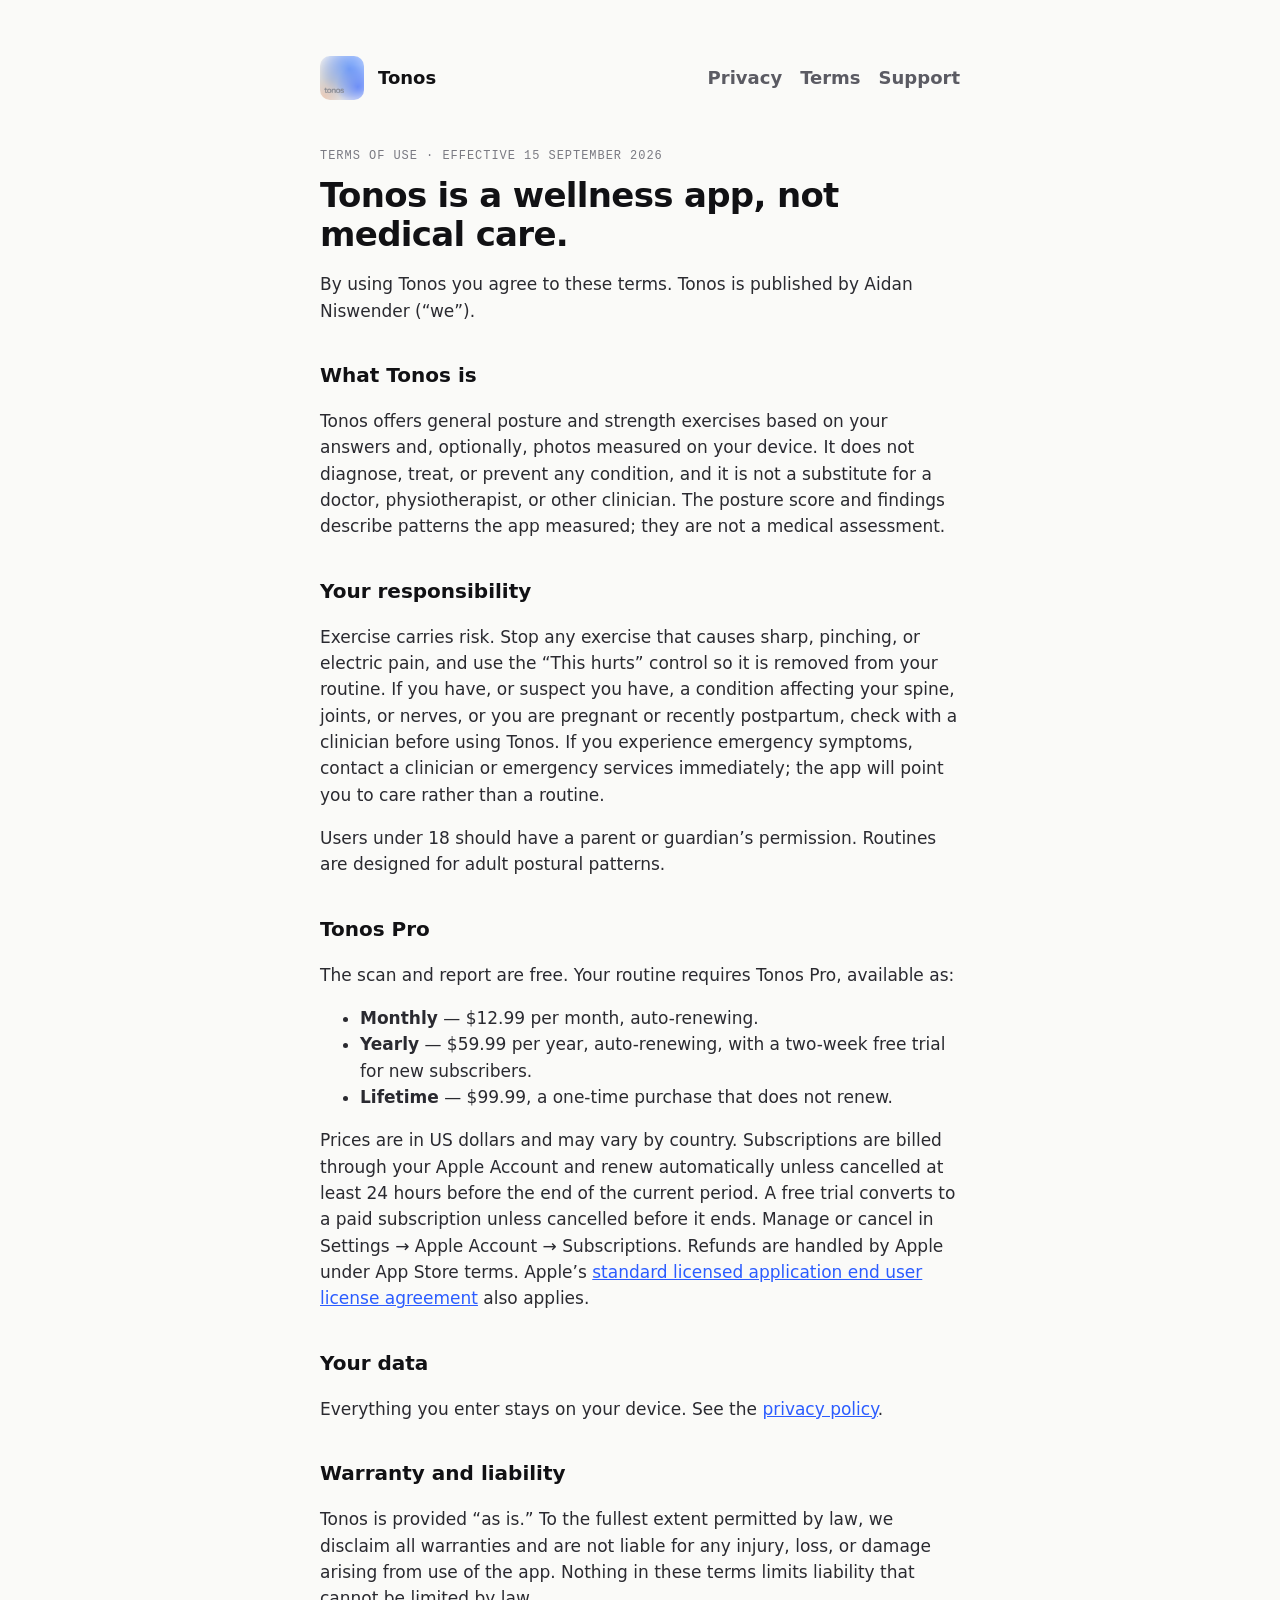
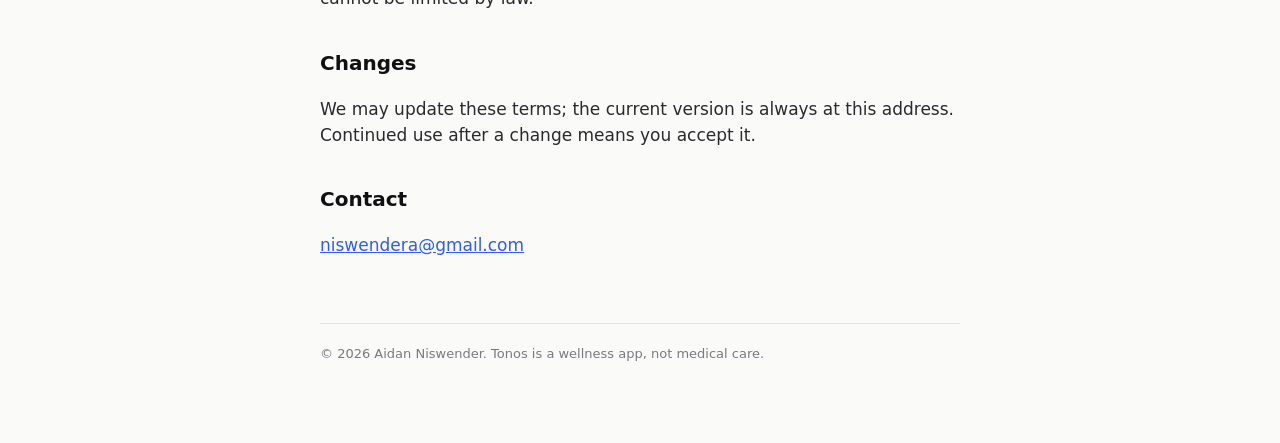
==== terms.html @ 41d54394 "Tonos site: privacy, terms, support" ====
<!doctype html>
<html lang="en">
<head>
<meta charset="utf-8">
<meta name="viewport" content="width=device-width, initial-scale=1">
<title>Terms of Use — Tonos</title>
<link rel="icon" href="icon.png">
<link rel="stylesheet" href="style.css">
</head>
<body>
<main>
<header><img src="icon.png" alt=""><a href="index.html">Tonos</a><nav><a href="privacy.html">Privacy</a><a href="terms.html">Terms</a><a href="support.html">Support</a></nav></header>

<span class="tag">Terms of use · Effective 15 September 2026</span>
<h1>Tonos is a wellness app, not medical care.</h1>
<p>By using Tonos you agree to these terms. Tonos is published by Aidan Niswender (“we”).</p>

<h2>What Tonos is</h2>
<p>Tonos offers general posture and strength exercises based on your answers and, optionally, photos measured on your device. It does not diagnose, treat, or prevent any condition, and it is not a substitute for a doctor, physiotherapist, or other clinician. The posture score and findings describe patterns the app measured; they are not a medical assessment.</p>

<h2>Your responsibility</h2>
<p>Exercise carries risk. Stop any exercise that causes sharp, pinching, or electric pain, and use the “This hurts” control so it is removed from your routine. If you have, or suspect you have, a condition affecting your spine, joints, or nerves, or you are pregnant or recently postpartum, check with a clinician before using Tonos. If you experience emergency symptoms, contact a clinician or emergency services immediately; the app will point you to care rather than a routine.</p>
<p>Users under 18 should have a parent or guardian’s permission. Routines are designed for adult postural patterns.</p>

<h2>Tonos Pro</h2>
<p>The scan and report are free. Your routine requires Tonos Pro, available as:</p>
<ul>
<li><strong>Monthly</strong> — $12.99 per month, auto-renewing.</li>
<li><strong>Yearly</strong> — $59.99 per year, auto-renewing, with a two-week free trial for new subscribers.</li>
<li><strong>Lifetime</strong> — $99.99, a one-time purchase that does not renew.</li>
</ul>
<p>Prices are in US dollars and may vary by country. Subscriptions are billed through your Apple Account and renew automatically unless cancelled at least 24 hours before the end of the current period. A free trial converts to a paid subscription unless cancelled before it ends. Manage or cancel in Settings → Apple Account → Subscriptions. Refunds are handled by Apple under App Store terms. Apple’s <a href="https://www.apple.com/legal/internet-services/itunes/dev/stdeula/">standard licensed application end user license agreement</a> also applies.</p>

<h2>Your data</h2>
<p>Everything you enter stays on your device. See the <a href="privacy.html">privacy policy</a>.</p>

<h2>Warranty and liability</h2>
<p>Tonos is provided “as is.” To the fullest extent permitted by law, we disclaim all warranties and are not liable for any injury, loss, or damage arising from use of the app. Nothing in these terms limits liability that cannot be limited by law.</p>

<h2>Changes</h2>
<p>We may update these terms; the current version is always at this address. Continued use after a change means you accept it.</p>

<h2>Contact</h2>
<p><a href="mailto:niswendera@gmail.com">niswendera@gmail.com</a></p>

<footer>© 2026 Aidan Niswender. Tonos is a wellness app, not medical care.</footer>
</main>
</body>
</html>
---- style.css ----
:root { color-scheme: light; }
body { margin: 0; background: #FAFAF8; color: #111114; font: 17px/1.55 -apple-system, "Instrument Sans", Inter, system-ui, sans-serif; }
main { max-width: 640px; margin: 0 auto; padding: 56px 20px 80px; }
header { display: flex; align-items: center; gap: 14px; margin-bottom: 40px; }
header img { width: 44px; height: 44px; border-radius: 10px; }
header a { color: inherit; text-decoration: none; font-weight: 600; font-size: 18px; }
nav { display: flex; gap: 18px; margin-left: auto; font-size: 14px; }
nav a { color: #5B5B63; text-decoration: none; }
h1 { font-size: 34px; line-height: 1.15; letter-spacing: -0.02em; margin: 0 0 8px; }
h2 { font-size: 20px; margin: 36px 0 8px; }
p, li { color: #2A2A30; }
.muted { color: #7A7A82; font-size: 14px; }
.tag { display: inline-block; font: 12px/1 "DM Mono", ui-monospace, Menlo, monospace; letter-spacing: 0.08em; text-transform: uppercase; color: #7A7A82; margin-bottom: 14px; }
a { color: #2B5CFF; }
footer { margin-top: 64px; padding-top: 20px; border-top: 1px solid #E4E4E0; font-size: 13px; color: #7A7A82; }
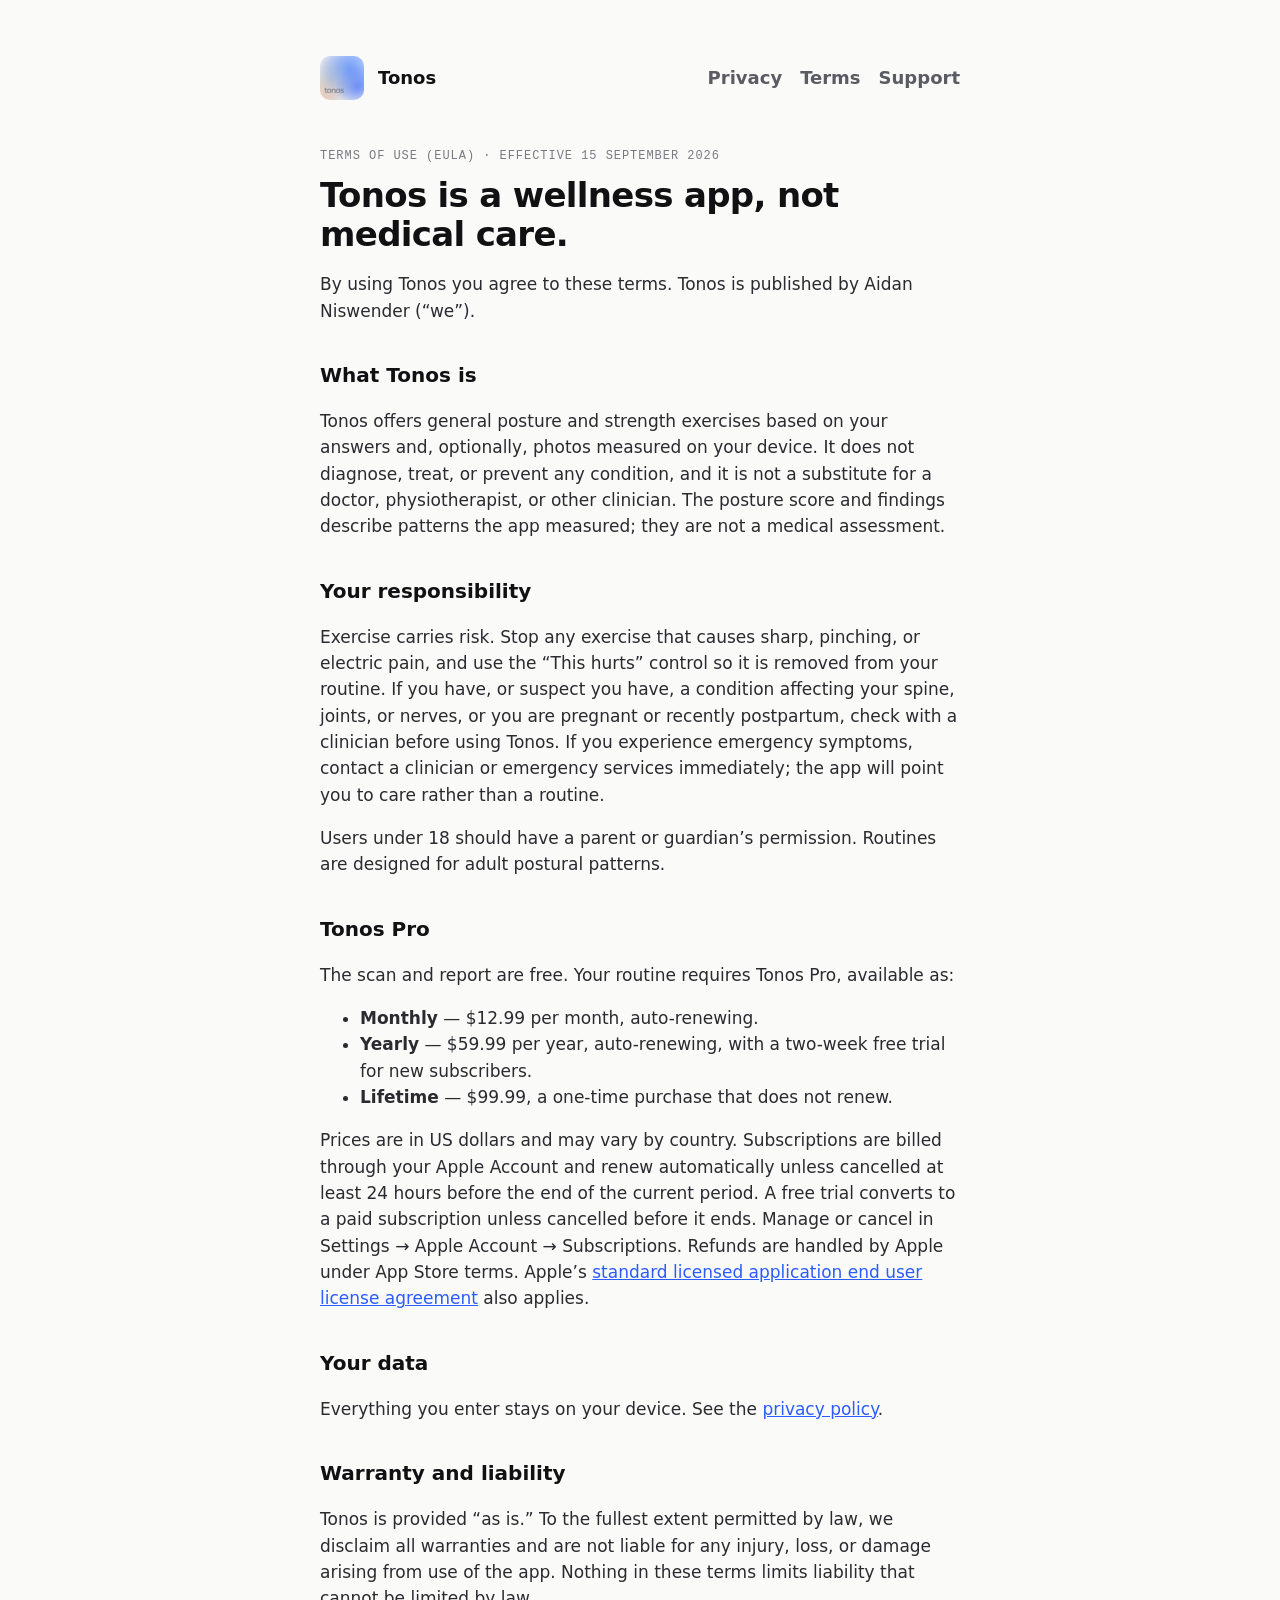
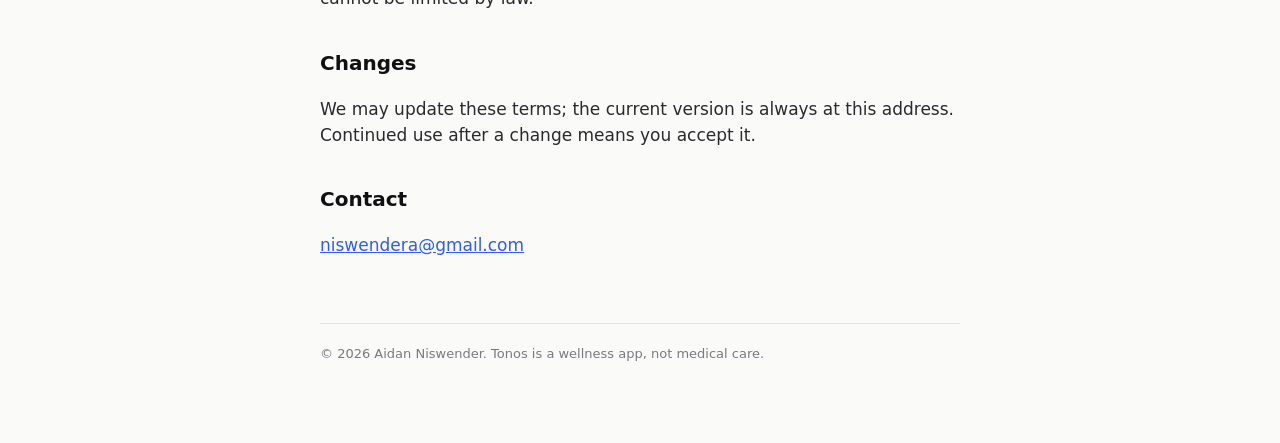
==== commit ca914cff: "Terms page labelled as the Terms of Use (EULA)" ====
--- a/terms.html
+++ b/terms.html
@@ -3,7 +3,7 @@
 <head>
 <meta charset="utf-8">
 <meta name="viewport" content="width=device-width, initial-scale=1">
-<title>Terms of Use — Tonos</title>
+<title>Terms of Use (EULA) — Tonos</title>
 <link rel="icon" href="icon.png">
 <link rel="stylesheet" href="style.css">
 </head>
@@ -11,7 +11,7 @@
 <main>
 <header><img src="icon.png" alt=""><a href="index.html">Tonos</a><nav><a href="privacy.html">Privacy</a><a href="terms.html">Terms</a><a href="support.html">Support</a></nav></header>
 
-<span class="tag">Terms of use · Effective 15 September 2026</span>
+<span class="tag">Terms of Use (EULA) · Effective 15 September 2026</span>
 <h1>Tonos is a wellness app, not medical care.</h1>
 <p>By using Tonos you agree to these terms. Tonos is published by Aidan Niswender (“we”).</p>
 
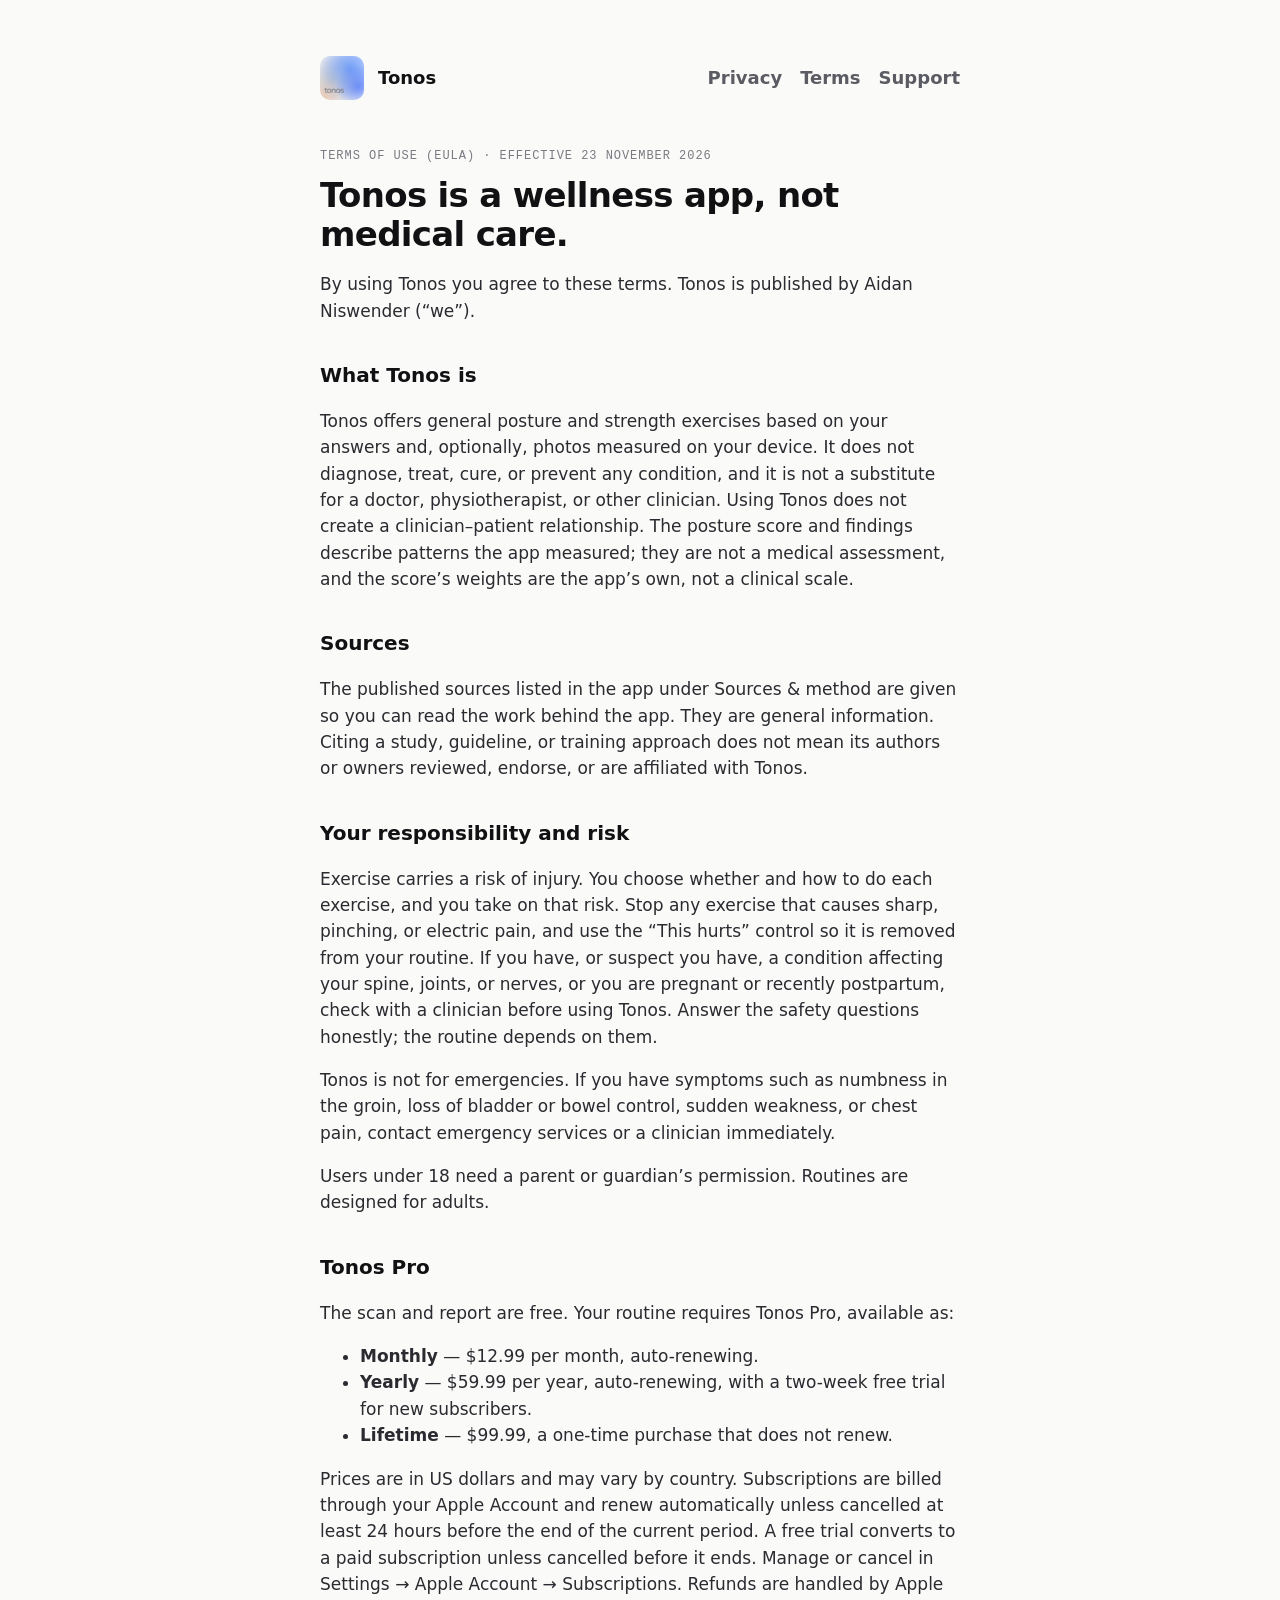
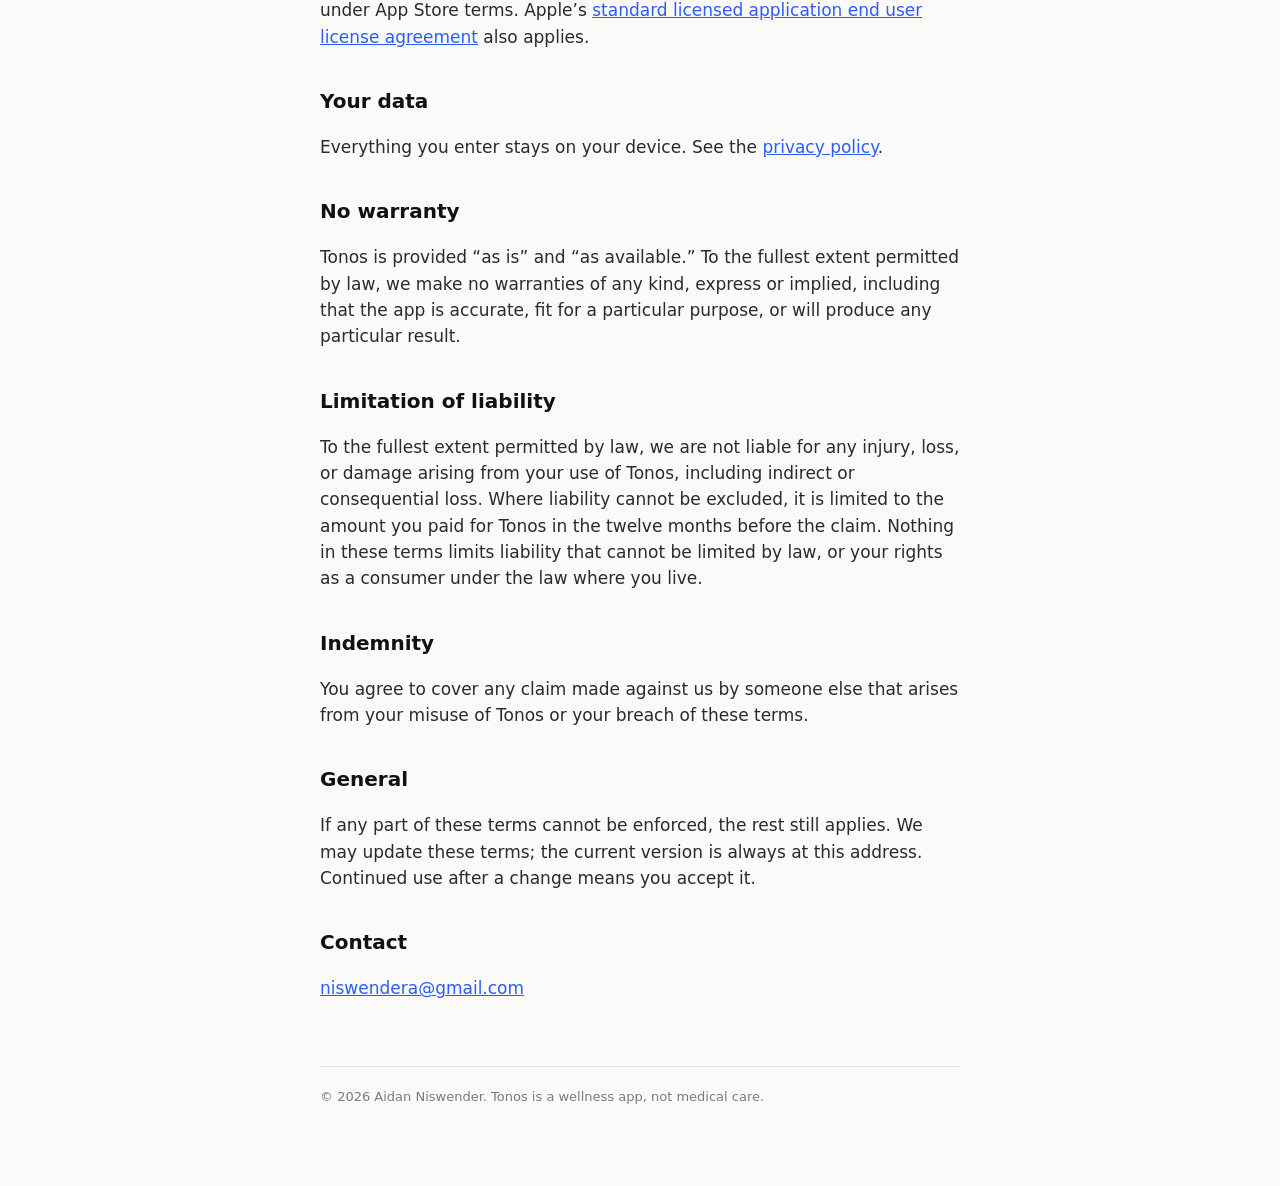
==== commit ae14716a: "Terms match the 23 November 2026 EULA Adds sources and no-endorsement, assumption of risk, not for e" ====
--- a/terms.html
+++ b/terms.html
@@ -11,16 +11,20 @@
 <main>
 <header><img src="icon.png" alt=""><a href="index.html">Tonos</a><nav><a href="privacy.html">Privacy</a><a href="terms.html">Terms</a><a href="support.html">Support</a></nav></header>
 
-<span class="tag">Terms of Use (EULA) · Effective 15 September 2026</span>
+<span class="tag">Terms of Use (EULA) · Effective 23 November 2026</span>
 <h1>Tonos is a wellness app, not medical care.</h1>
 <p>By using Tonos you agree to these terms. Tonos is published by Aidan Niswender (“we”).</p>
 
 <h2>What Tonos is</h2>
-<p>Tonos offers general posture and strength exercises based on your answers and, optionally, photos measured on your device. It does not diagnose, treat, or prevent any condition, and it is not a substitute for a doctor, physiotherapist, or other clinician. The posture score and findings describe patterns the app measured; they are not a medical assessment.</p>
+<p>Tonos offers general posture and strength exercises based on your answers and, optionally, photos measured on your device. It does not diagnose, treat, cure, or prevent any condition, and it is not a substitute for a doctor, physiotherapist, or other clinician. Using Tonos does not create a clinician–patient relationship. The posture score and findings describe patterns the app measured; they are not a medical assessment, and the score’s weights are the app’s own, not a clinical scale.</p>
 
-<h2>Your responsibility</h2>
-<p>Exercise carries risk. Stop any exercise that causes sharp, pinching, or electric pain, and use the “This hurts” control so it is removed from your routine. If you have, or suspect you have, a condition affecting your spine, joints, or nerves, or you are pregnant or recently postpartum, check with a clinician before using Tonos. If you experience emergency symptoms, contact a clinician or emergency services immediately; the app will point you to care rather than a routine.</p>
-<p>Users under 18 should have a parent or guardian’s permission. Routines are designed for adult postural patterns.</p>
+<h2>Sources</h2>
+<p>The published sources listed in the app under Sources &amp; method are given so you can read the work behind the app. They are general information. Citing a study, guideline, or training approach does not mean its authors or owners reviewed, endorse, or are affiliated with Tonos.</p>
+
+<h2>Your responsibility and risk</h2>
+<p>Exercise carries a risk of injury. You choose whether and how to do each exercise, and you take on that risk. Stop any exercise that causes sharp, pinching, or electric pain, and use the “This hurts” control so it is removed from your routine. If you have, or suspect you have, a condition affecting your spine, joints, or nerves, or you are pregnant or recently postpartum, check with a clinician before using Tonos. Answer the safety questions honestly; the routine depends on them.</p>
+<p>Tonos is not for emergencies. If you have symptoms such as numbness in the groin, loss of bladder or bowel control, sudden weakness, or chest pain, contact emergency services or a clinician immediately.</p>
+<p>Users under 18 need a parent or guardian’s permission. Routines are designed for adults.</p>
 
 <h2>Tonos Pro</h2>
 <p>The scan and report are free. Your routine requires Tonos Pro, available as:</p>
@@ -34,11 +38,17 @@
 <h2>Your data</h2>
 <p>Everything you enter stays on your device. See the <a href="privacy.html">privacy policy</a>.</p>
 
-<h2>Warranty and liability</h2>
-<p>Tonos is provided “as is.” To the fullest extent permitted by law, we disclaim all warranties and are not liable for any injury, loss, or damage arising from use of the app. Nothing in these terms limits liability that cannot be limited by law.</p>
+<h2>No warranty</h2>
+<p>Tonos is provided “as is” and “as available.” To the fullest extent permitted by law, we make no warranties of any kind, express or implied, including that the app is accurate, fit for a particular purpose, or will produce any particular result.</p>
 
-<h2>Changes</h2>
-<p>We may update these terms; the current version is always at this address. Continued use after a change means you accept it.</p>
+<h2>Limitation of liability</h2>
+<p>To the fullest extent permitted by law, we are not liable for any injury, loss, or damage arising from your use of Tonos, including indirect or consequential loss. Where liability cannot be excluded, it is limited to the amount you paid for Tonos in the twelve months before the claim. Nothing in these terms limits liability that cannot be limited by law, or your rights as a consumer under the law where you live.</p>
+
+<h2>Indemnity</h2>
+<p>You agree to cover any claim made against us by someone else that arises from your misuse of Tonos or your breach of these terms.</p>
+
+<h2>General</h2>
+<p>If any part of these terms cannot be enforced, the rest still applies. We may update these terms; the current version is always at this address. Continued use after a change means you accept it.</p>
 
 <h2>Contact</h2>
 <p><a href="mailto:niswendera@gmail.com">niswendera@gmail.com</a></p>
